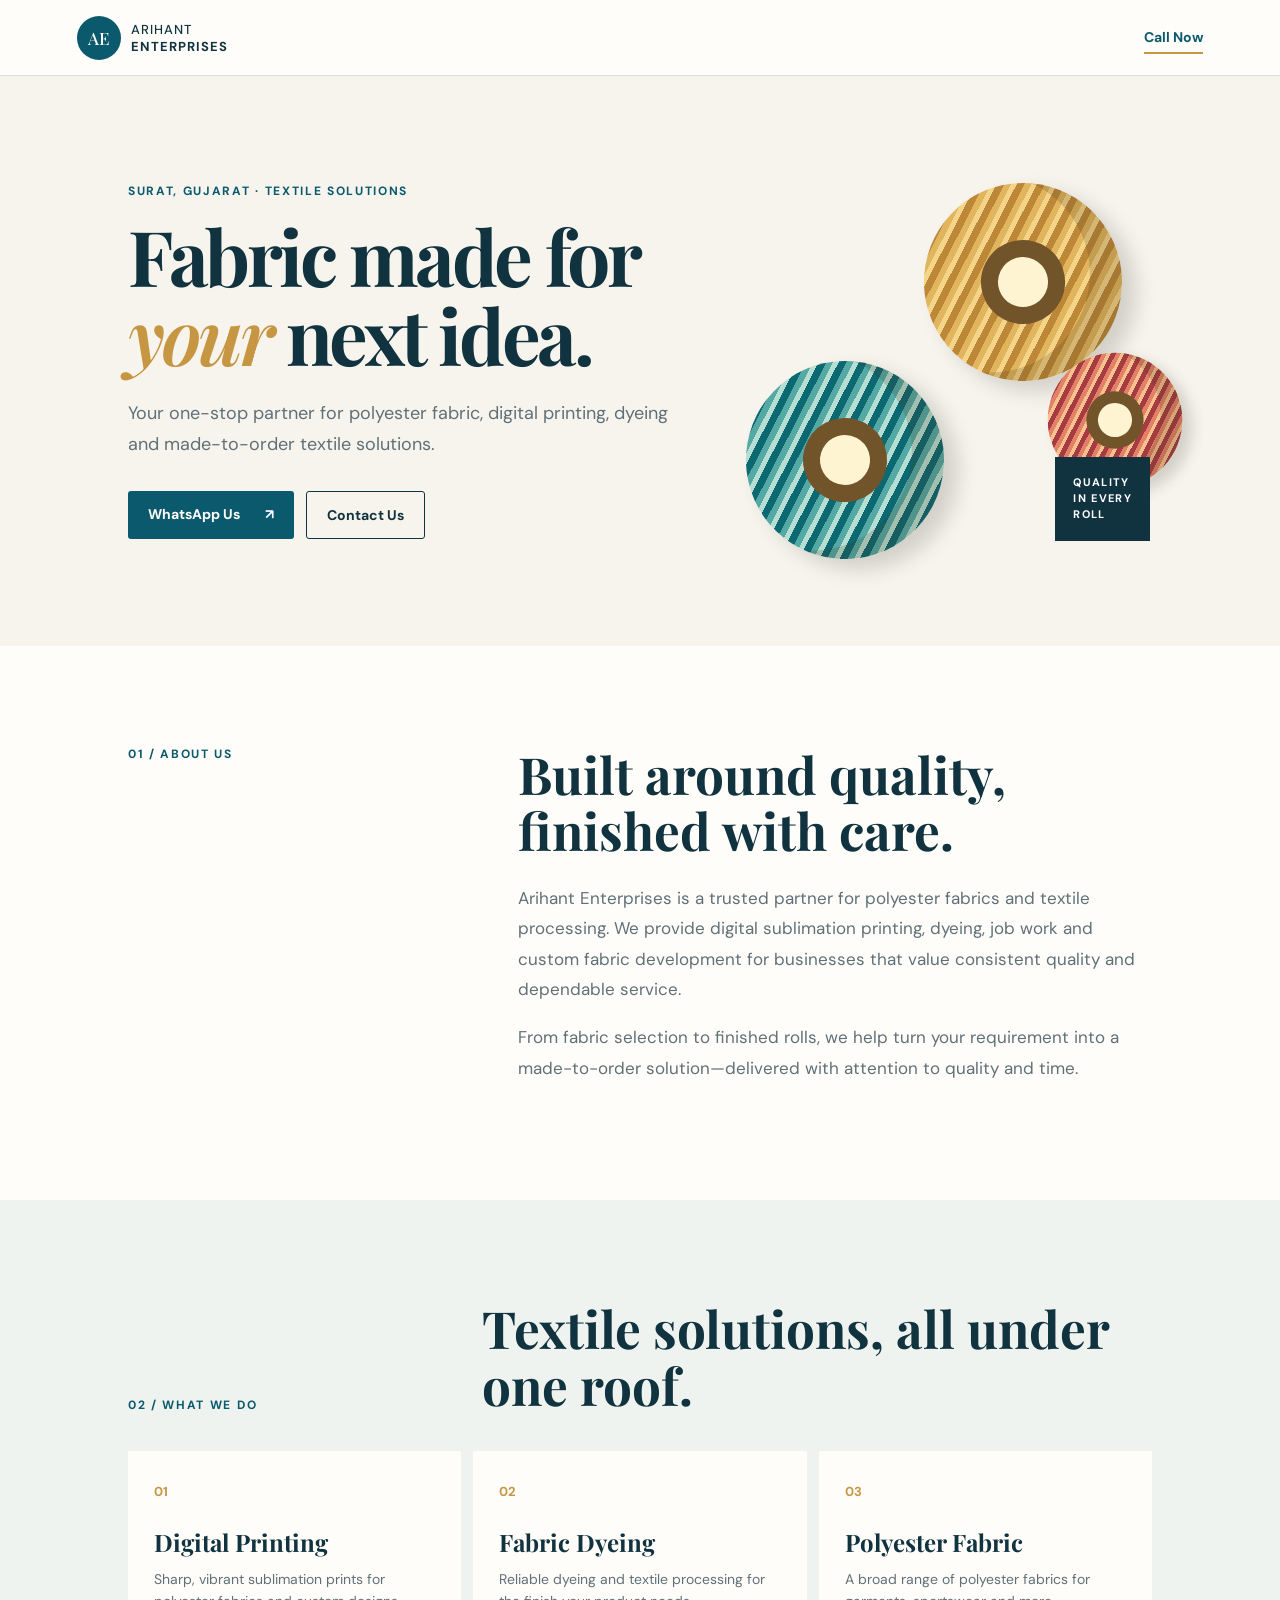
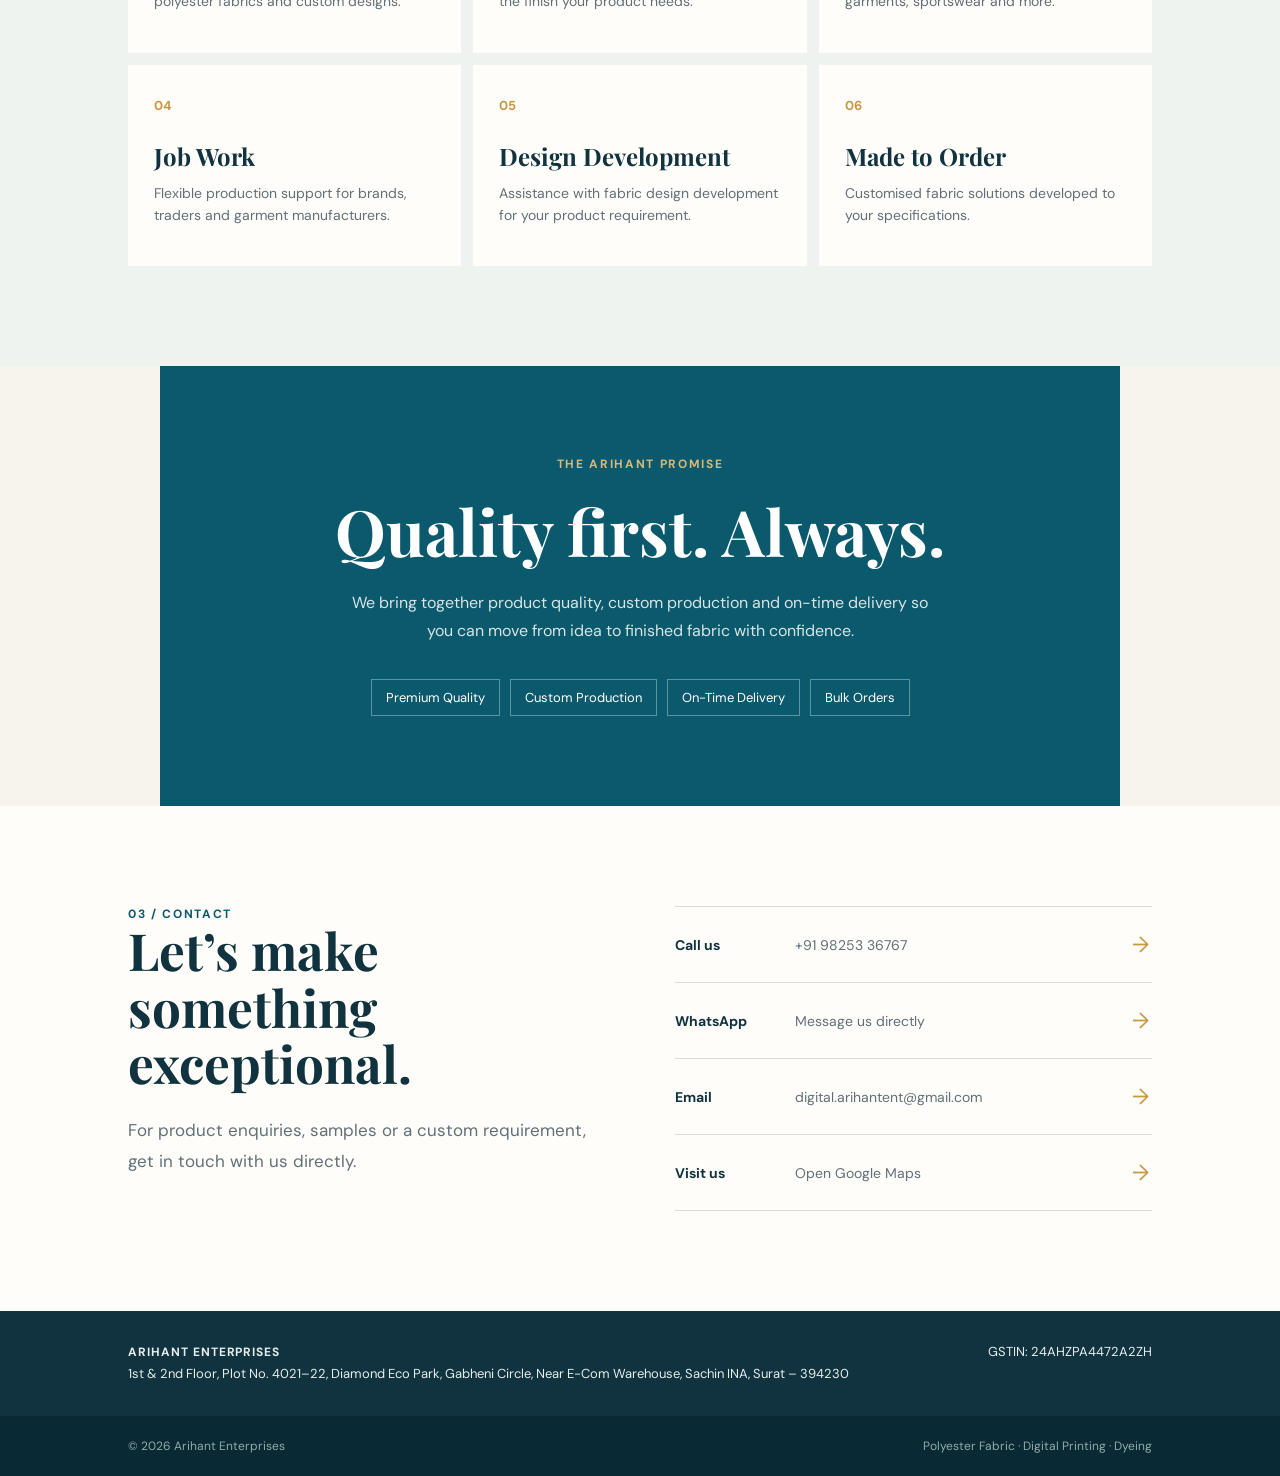
==== arihant-enterprises-github-pages/index.html @ b2b41ecf "Add files via upload" ====
<!doctype html>
<html lang="en">
  <head>
    <meta charset="UTF-8" />
    <meta name="viewport" content="width=device-width, initial-scale=1.0" />
    <meta
      name="description"
      content="Arihant Enterprises — polyester fabric, digital printing, dyeing and made-to-order textile solutions in Surat."
    />
    <meta name="theme-color" content="#0b4961" />
    <title>Arihant Enterprises | Polyester Fabric Solutions</title>
    <link rel="preconnect" href="https://fonts.googleapis.com" />
    <link rel="preconnect" href="https://fonts.gstatic.com" crossorigin />
    <link
      href="https://fonts.googleapis.com/css2?family=DM+Sans:wght@400;500;600;700&family=Playfair+Display:wght@600;700&display=swap"
      rel="stylesheet"
    />
    <link rel="stylesheet" href="style.css" />
  </head>
  <body>
    <header class="site-header">
      <a class="brand" href="#top" aria-label="Arihant Enterprises home">
        <!-- Replace this text mark with assets/logo.png when the original logo file is available. -->
        <span class="brand-mark">AE</span>
        <span class="brand-name">ARIHANT <strong>ENTERPRISES</strong></span>
      </a>
      <a class="header-call" href="tel:+919825336767">Call Now</a>
    </header>

    <main id="top">
      <section class="hero">
        <div class="hero-copy">
          <p class="eyebrow">Surat, Gujarat · Textile solutions</p>
          <h1>Fabric made for <em>your</em> next idea.</h1>
          <p class="lead">
            Your one-stop partner for polyester fabric, digital printing, dyeing and made-to-order textile solutions.
          </p>
          <div class="hero-actions">
            <a class="button button-primary" href="https://wa.me/919825336767?text=Hello%20Arihant%20Enterprises%2C%20I%20would%20like%20to%20enquire." target="_blank" rel="noopener">WhatsApp Us <span>↗</span></a>
            <a class="button button-secondary" href="#contact">Contact Us</a>
          </div>
        </div>
        <div class="hero-art" aria-hidden="true">
          <div class="roll roll-one"></div>
          <div class="roll roll-two"></div>
          <div class="roll roll-three"></div>
          <div class="fabric-note">QUALITY<br />IN EVERY<br />ROLL</div>
        </div>
      </section>

      <section class="intro section" id="about">
        <div class="section-label">01 / About us</div>
        <div>
          <h2>Built around quality, finished with care.</h2>
          <p>
            Arihant Enterprises is a trusted partner for polyester fabrics and textile processing. We provide digital sublimation printing, dyeing, job work and custom fabric development for businesses that value consistent quality and dependable service.
          </p>
          <p>
            From fabric selection to finished rolls, we help turn your requirement into a made-to-order solution—delivered with attention to quality and time.
          </p>
        </div>
      </section>

      <section class="services section" id="services">
        <div class="section-heading">
          <div class="section-label">02 / What we do</div>
          <h2>Textile solutions, all under one roof.</h2>
        </div>
        <div class="service-grid">
          <article class="service-card"><span>01</span><h3>Digital Printing</h3><p>Sharp, vibrant sublimation prints for polyester fabrics and custom designs.</p></article>
          <article class="service-card"><span>02</span><h3>Fabric Dyeing</h3><p>Reliable dyeing and textile processing for the finish your product needs.</p></article>
          <article class="service-card"><span>03</span><h3>Polyester Fabric</h3><p>A broad range of polyester fabrics for garments, sportswear and more.</p></article>
          <article class="service-card"><span>04</span><h3>Job Work</h3><p>Flexible production support for brands, traders and garment manufacturers.</p></article>
          <article class="service-card"><span>05</span><h3>Design Development</h3><p>Assistance with fabric design development for your product requirement.</p></article>
          <article class="service-card"><span>06</span><h3>Made to Order</h3><p>Customised fabric solutions developed to your specifications.</p></article>
        </div>
      </section>

      <section class="promise section" id="why-us">
        <div class="promise-card">
          <p class="eyebrow">The Arihant promise</p>
          <h2>Quality first. Always.</h2>
          <p>We bring together product quality, custom production and on-time delivery so you can move from idea to finished fabric with confidence.</p>
          <div class="promise-points">
            <span>Premium Quality</span><span>Custom Production</span><span>On-Time Delivery</span><span>Bulk Orders</span>
          </div>
        </div>
      </section>

      <section class="contact section" id="contact">
        <div>
          <div class="section-label">03 / Contact</div>
          <h2>Let’s make something exceptional.</h2>
          <p>For product enquiries, samples or a custom requirement, get in touch with us directly.</p>
        </div>
        <div class="contact-actions">
          <a class="contact-action" href="tel:+919825336767"><b>Call us</b><span>+91 98253 36767</span><i>→</i></a>
          <a class="contact-action" href="https://wa.me/919825336767?text=Hello%20Arihant%20Enterprises%2C%20I%20would%20like%20to%20enquire." target="_blank" rel="noopener"><b>WhatsApp</b><span>Message us directly</span><i>→</i></a>
          <a class="contact-action" href="mailto:digital.arihantent@gmail.com"><b>Email</b><span>digital.arihantent@gmail.com</span><i>→</i></a>
          <a class="contact-action" href="https://maps.app.goo.gl/d9Dm5mm7cjmCMKSr6" target="_blank" rel="noopener"><b>Visit us</b><span>Open Google Maps</span><i>→</i></a>
        </div>
      </section>

      <section class="address-strip">
        <div><strong>ARIHANT ENTERPRISES</strong><br />1st &amp; 2nd Floor, Plot No. 4021–22, Diamond Eco Park, Gabheni Circle, Near E-Com Warehouse, Sachin INA, Surat – 394230</div>
        <div>GSTIN: 24AHZPA4472A2ZH</div>
      </section>
    </main>

    <footer>
      <span>© <span id="year"></span> Arihant Enterprises</span>
      <span>Polyester Fabric · Digital Printing · Dyeing</span>
    </footer>
    <script>document.getElementById('year').textContent = new Date().getFullYear();</script>
  </body>
</html>
---- arihant-enterprises-github-pages/style.css ----
:root { --ink:#10333f; --teal:#0b596d; --gold:#c79642; --cream:#f7f4ed; --paper:#fffdf9; --line:#d9ded9; --muted:#607078; }
* { box-sizing:border-box; }
html { scroll-behavior:smooth; }
body { margin:0; color:var(--ink); background:var(--paper); font-family:"DM Sans",Arial,sans-serif; }
a { color:inherit; text-decoration:none; }
.site-header { min-height:76px; padding:14px clamp(20px,6vw,96px); display:flex; justify-content:space-between; align-items:center; border-bottom:1px solid var(--line); background:rgba(255,253,249,.96); position:sticky; top:0; z-index:10; }
.brand { display:flex; align-items:center; gap:10px; font-size:13px; letter-spacing:.08em; font-weight:500; }
.brand-mark { width:44px; height:44px; display:grid; place-items:center; color:#fff; border-radius:50%; background:var(--teal); font-family:"Playfair Display",serif; font-size:17px; letter-spacing:0; }
.brand-name strong { display:block; font-weight:700; }
.header-call { font-size:14px; font-weight:700; color:var(--teal); border-bottom:2px solid var(--gold); padding:6px 0; }
.hero { min-height:570px; padding:88px clamp(20px,10vw,160px); display:grid; grid-template-columns:1.15fr .85fr; gap:48px; align-items:center; overflow:hidden; background:var(--cream); }
.eyebrow,.section-label { text-transform:uppercase; color:var(--teal); font-size:12px; letter-spacing:.14em; font-weight:700; }
h1,h2,h3,p { margin-top:0; } h1,h2 { font-family:"Playfair Display",Georgia,serif; }
h1 { max-width:650px; font-size:clamp(44px,6vw,78px); line-height:1.03; letter-spacing:-.045em; margin:17px 0 24px; } h1 em { color:var(--gold); font-weight:600; }
.lead { max-width:570px; color:var(--muted); line-height:1.7; font-size:18px; }
.hero-actions { margin-top:32px; display:flex; gap:12px; flex-wrap:wrap; }.button { padding:14px 20px; border-radius:3px; font-weight:700; font-size:14px; }.button-primary { background:var(--teal); color:#fff; }.button-primary span { margin-left:22px; }.button-secondary { border:1px solid var(--ink); }
.hero-art { height:360px; position:relative; min-width:290px; }.roll { position:absolute; width:198px; height:198px; border-radius:50%; transform:rotate(-18deg); background:repeating-linear-gradient(135deg,#bd8738 0 7px,#e0b55e 7px 13px,#f4d489 13px 18px); box-shadow:inset -28px -18px 0 rgba(69,53,23,.18),10px 14px 20px rgba(37,42,35,.18); }.roll::after { content:""; position:absolute; inset:57px; border-radius:50%; background:#fff4d1; border:17px solid #72542a; }.roll-one { top:2px; right:30px; }.roll-two { bottom:-18px; left:9px; background:repeating-linear-gradient(135deg,#0c6871 0 7px,#54a9a5 7px 13px,#b7ded2 13px 18px); }.roll-three { right:-62px; bottom:22px; scale:.68; background:repeating-linear-gradient(135deg,#a53c42 0 7px,#e47f68 7px 13px,#f5c18e 13px 18px); }.fabric-note { position:absolute; z-index:2; right:2px; bottom:0; padding:18px; background:var(--ink); color:#fff; letter-spacing:.12em; font-size:11px; font-weight:700; line-height:1.45; }
.section { padding:100px clamp(20px,10vw,160px); }.intro { display:grid; grid-template-columns:.7fr 1.3fr; gap:48px; }.intro h2,.section-heading h2,.contact h2 { font-size:clamp(35px,4vw,54px); line-height:1.1; margin-bottom:24px; }.intro p,.contact p { color:var(--muted); line-height:1.8; font-size:17px; max-width:700px; }
.services { background:#eef3ef; }.section-heading { display:flex; justify-content:space-between; align-items:end; gap:35px; margin-bottom:38px; }.section-heading h2 { max-width:670px; margin:0; }.service-grid { display:grid; grid-template-columns:repeat(3,1fr); gap:12px; }.service-card { padding:26px; min-height:190px; background:var(--paper); border-top:3px solid transparent; transition:.2s; }.service-card:hover { border-color:var(--gold); transform:translateY(-3px); }.service-card span { color:var(--gold); font-size:13px; font-weight:700; }.service-card h3 { font-family:"Playfair Display",serif; font-size:24px; margin:25px 0 10px; }.service-card p { color:var(--muted); font-size:14px; line-height:1.6; }
.promise { padding-top:0; padding-bottom:0; background:var(--cream); }.promise-card { max-width:960px; padding:90px clamp(25px,8vw,100px); margin:auto; text-align:center; background:var(--teal); color:#fff; }.promise-card .eyebrow { color:#d9b879; }.promise-card h2 { font-size:clamp(40px,5vw,65px); margin:16px 0; }.promise-card > p:not(.eyebrow) { max-width:600px; margin:0 auto; color:#d8e5e3; line-height:1.75; }.promise-points { display:flex; flex-wrap:wrap; justify-content:center; gap:10px; margin-top:34px; }.promise-points span { border:1px solid rgba(255,255,255,.35); padding:9px 14px; font-size:13px; }
.contact { display:grid; grid-template-columns:1fr 1fr; gap:70px; background:#fffdf9; }.contact-actions { border-top:1px solid var(--line); }.contact-action { min-height:76px; display:grid; grid-template-columns:110px 1fr 20px; align-items:center; gap:10px; border-bottom:1px solid var(--line); }.contact-action b { font-size:14px; }.contact-action span { color:var(--muted); font-size:14px; overflow-wrap:anywhere; }.contact-action i { color:var(--gold); font-size:22px; font-style:normal; }.address-strip { padding:30px clamp(20px,10vw,160px); display:flex; justify-content:space-between; gap:25px; color:#e5eeeb; font-size:13px; line-height:1.7; background:var(--ink); }.address-strip strong { letter-spacing:.08em; font-size:12px; } footer { padding:22px clamp(20px,10vw,160px); display:flex; justify-content:space-between; gap:15px; flex-wrap:wrap; background:#092a34; color:#91aca9; font-size:12px; }
@media (max-width:760px) { .site-header{min-height:68px}.hero{padding-top:60px;padding-bottom:60px;grid-template-columns:1fr;gap:20px;min-height:0}.hero-art{height:245px;transform:scale(.8);transform-origin:left top;margin-bottom:-40px}.intro,.contact{grid-template-columns:1fr;gap:30px}.section{padding-top:70px;padding-bottom:70px}.section-heading{display:block}.section-heading h2{margin-top:14px}.service-grid{grid-template-columns:1fr 1fr}.service-card{padding:20px;min-height:170px}.service-card h3{font-size:21px;margin-top:18px}.promise-card{margin:0 -20px}.address-strip{display:block}.address-strip>div+div{margin-top:12px}.contact-action{grid-template-columns:95px 1fr 15px} }
@media (max-width:430px) { .brand-name{font-size:11px}.header-call{font-size:12px}.hero{padding-left:20px;padding-right:20px}.service-grid{grid-template-columns:1fr}.hero-art{margin-top:5px}.promise-card{padding:70px 24px} }
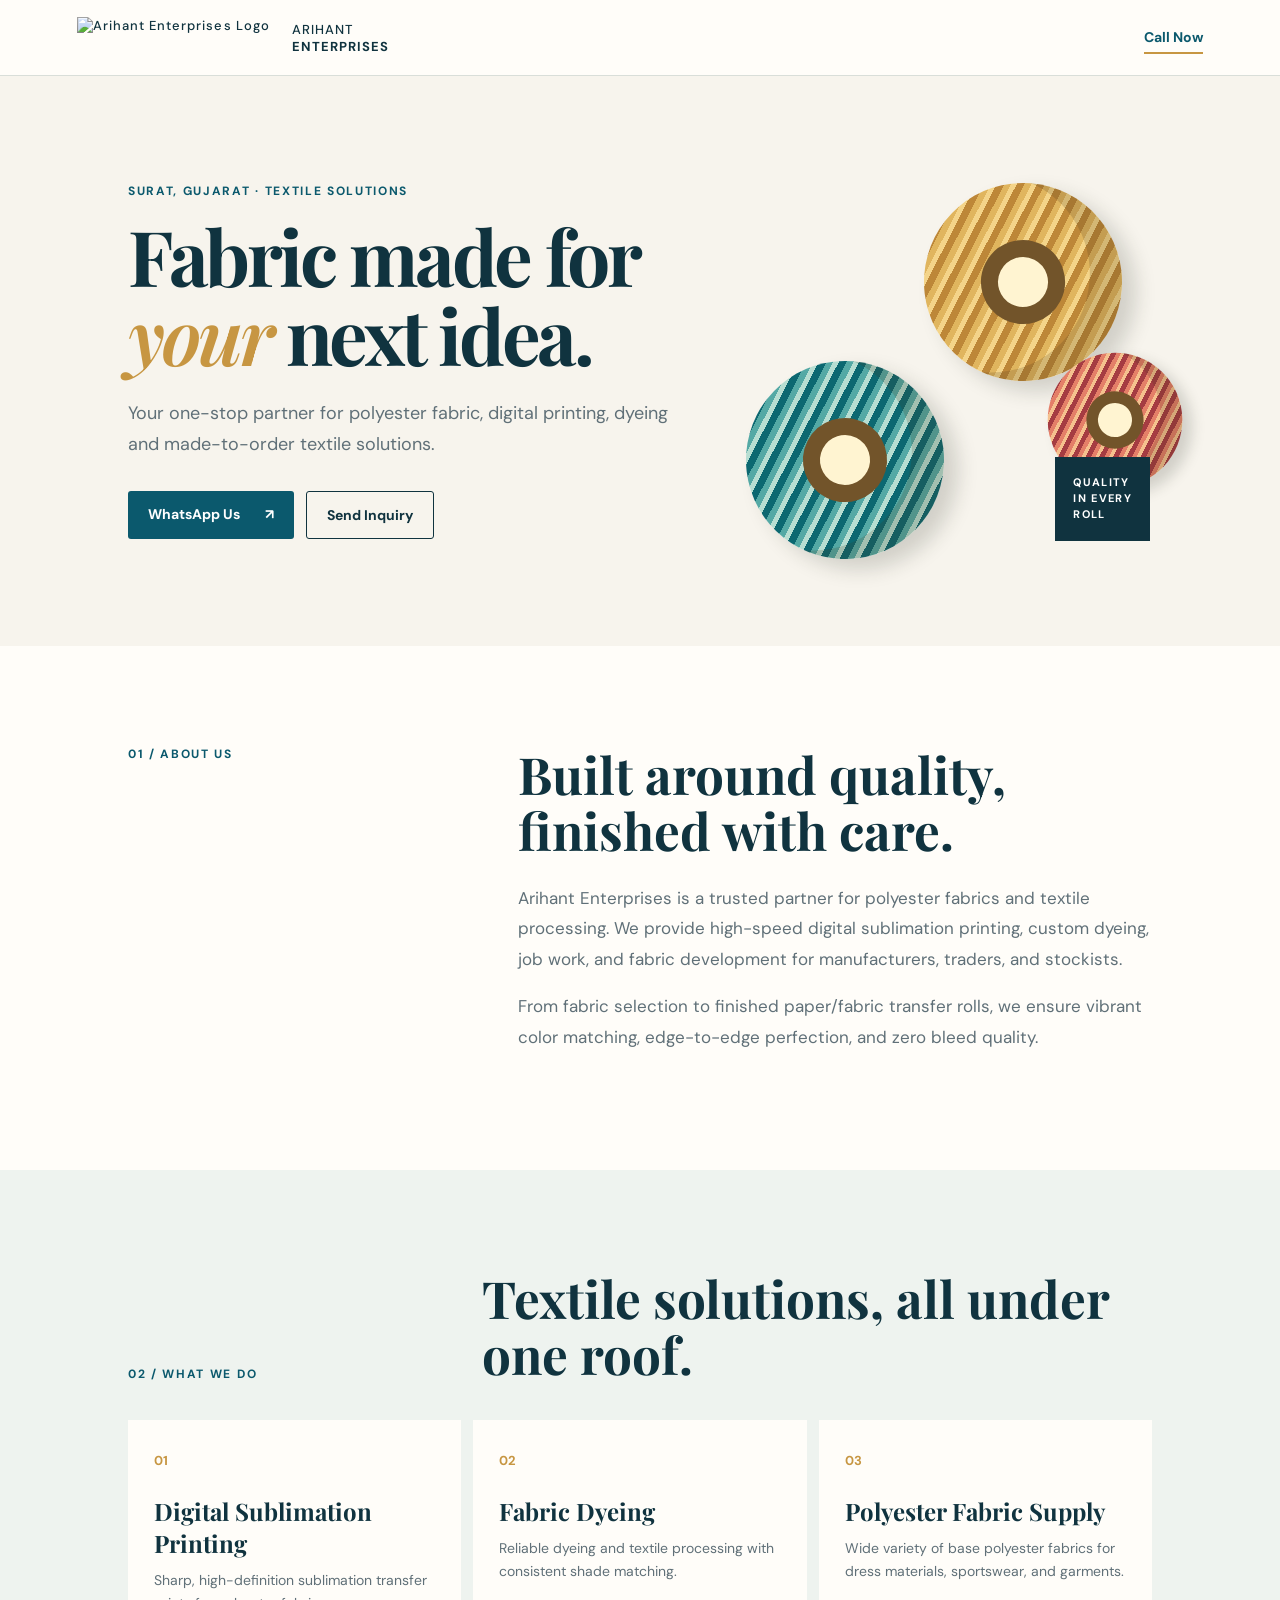
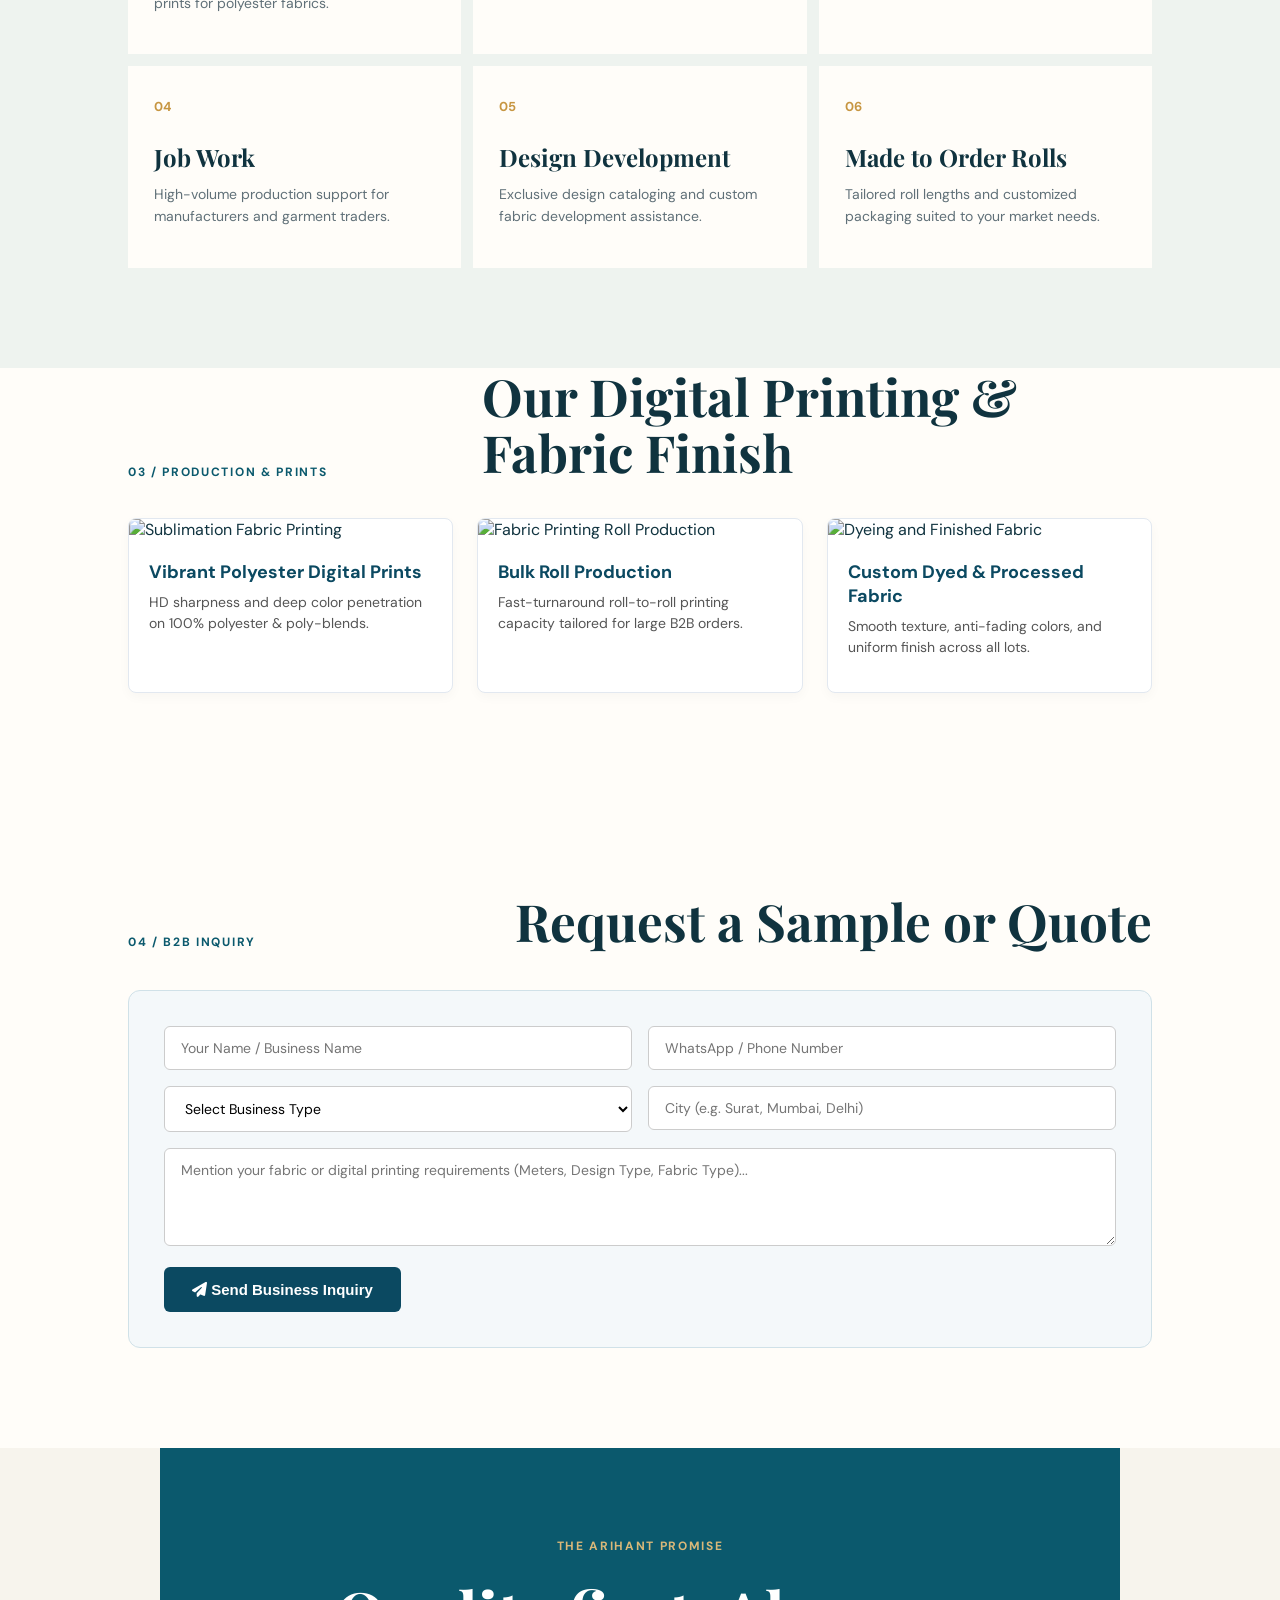
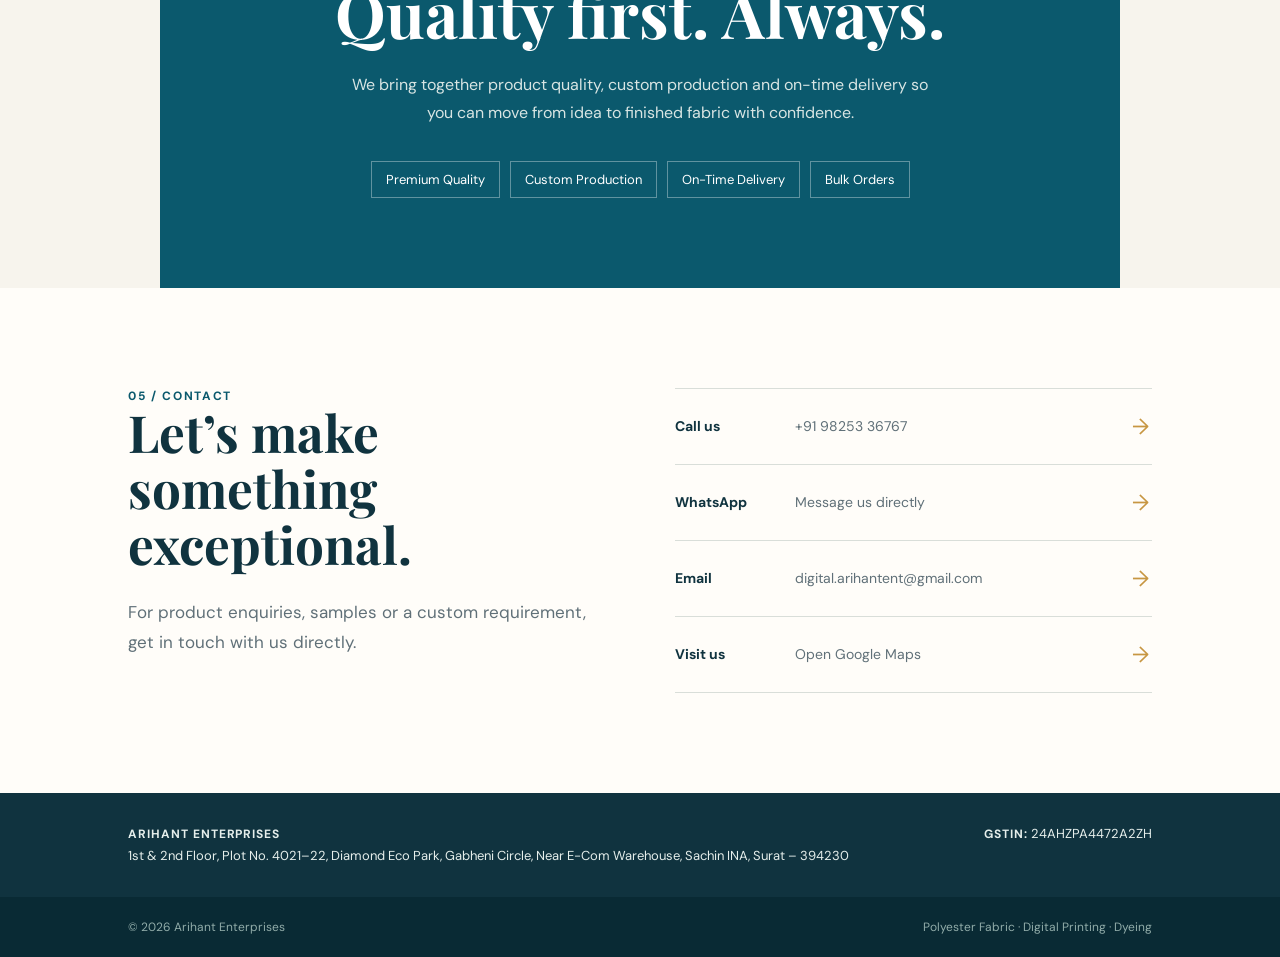
==== commit 104b89ce: "Update index.html" ====
--- a/arihant-enterprises-github-pages/index.html
+++ b/arihant-enterprises-github-pages/index.html
@@ -8,26 +8,120 @@
       content="Arihant Enterprises — polyester fabric, digital printing, dyeing and made-to-order textile solutions in Surat."
     />
     <meta name="theme-color" content="#0b4961" />
-    <title>Arihant Enterprises | Polyester Fabric Solutions</title>
+    <title>Arihant Enterprises | Polyester Fabric & Digital Printing</title>
     <link rel="preconnect" href="https://fonts.googleapis.com" />
     <link rel="preconnect" href="https://fonts.gstatic.com" crossorigin />
     <link
       href="https://fonts.googleapis.com/css2?family=DM+Sans:wght@400;500;600;700&family=Playfair+Display:wght@600;700&display=swap"
       rel="stylesheet"
     />
+    <link rel="stylesheet" href="https://cdnjs.cloudflare.com/ajax/libs/font-awesome/6.4.0/css/all.min.css" />
     <link rel="stylesheet" href="style.css" />
+
+    <style>
+      /* Integrated Custom Gallery & Form Styling */
+      .gallery-grid {
+        display: grid;
+        grid-template-columns: repeat(auto-fit, minmax(280px, 1fr));
+        gap: 24px;
+        margin-top: 30px;
+      }
+      .gallery-card {
+        background: #ffffff;
+        border: 1px solid #e2e8f0;
+        border-radius: 8px;
+        overflow: hidden;
+        box-shadow: 0 4px 12px rgba(0,0,0,0.03);
+        transition: transform 0.2s ease, box-shadow 0.2s ease;
+      }
+      .gallery-card:hover {
+        transform: translateY(-4px);
+        box-shadow: 0 8px 20px rgba(0,0,0,0.08);
+      }
+      .gallery-card img {
+        width: 100%;
+        height: 220px;
+        object-fit: cover;
+      }
+      .gallery-card-body {
+        padding: 20px;
+      }
+      .gallery-card-body h3 {
+        font-size: 18px;
+        margin-bottom: 8px;
+        color: #0b4961;
+      }
+      .gallery-card-body p {
+        font-size: 14px;
+        color: #555;
+        line-height: 1.5;
+      }
+
+      /* Inquiry Form Section */
+      .inquiry-wrapper {
+        background: #f4f8fa;
+        border: 1px solid #d0e1e8;
+        border-radius: 12px;
+        padding: 35px;
+        margin-top: 40px;
+      }
+      .inquiry-form {
+        display: grid;
+        grid-template-columns: 1fr 1fr;
+        gap: 16px;
+      }
+      .inquiry-form .full-width {
+        grid-column: span 2;
+      }
+      .inquiry-form input, 
+      .inquiry-form select, 
+      .inquiry-form textarea {
+        width: 100%;
+        padding: 12px 16px;
+        border: 1px solid #ccc;
+        border-radius: 6px;
+        font-family: 'DM Sans', sans-serif;
+        font-size: 14px;
+        outline: none;
+        background: #fff;
+      }
+      .inquiry-form input:focus, 
+      .inquiry-form select:focus, 
+      .inquiry-form textarea:focus {
+        border-color: #0b4961;
+      }
+      .submit-btn {
+        background: #0b4961;
+        color: #fff;
+        padding: 14px 28px;
+        border: none;
+        border-radius: 6px;
+        font-weight: 600;
+        cursor: pointer;
+        font-size: 15px;
+        transition: background 0.2s;
+      }
+      .submit-btn:hover {
+        background: #073142;
+      }
+
+      @media (max-width: 768px) {
+        .inquiry-form { grid-template-columns: 1fr; }
+        .inquiry-form .full-width { grid-column: span 1; }
+      }
+    </style>
   </head>
   <body>
     <header class="site-header">
       <a class="brand" href="#top" aria-label="Arihant Enterprises home">
-        <!-- Replace this text mark with assets/logo.png when the original logo file is available. -->
-        <span class="brand-mark">AE</span>
+        <img src="arihant-enterprises-logo-transparent.jpg" alt="Arihant Enterprises Logo" class="brand-logo-img" style="height: 42px; margin-right: 12px; vertical-align: middle;">
         <span class="brand-name">ARIHANT <strong>ENTERPRISES</strong></span>
       </a>
       <a class="header-call" href="tel:+919825336767">Call Now</a>
     </header>
 
     <main id="top">
+      <!-- Hero Section -->
       <section class="hero">
         <div class="hero-copy">
           <p class="eyebrow">Surat, Gujarat · Textile solutions</p>
@@ -37,7 +131,7 @@
           </p>
           <div class="hero-actions">
             <a class="button button-primary" href="https://wa.me/919825336767?text=Hello%20Arihant%20Enterprises%2C%20I%20would%20like%20to%20enquire." target="_blank" rel="noopener">WhatsApp Us <span>↗</span></a>
-            <a class="button button-secondary" href="#contact">Contact Us</a>
+            <a class="button button-secondary" href="#inquiry">Send Inquiry</a>
           </div>
         </div>
         <div class="hero-art" aria-hidden="true">
@@ -48,34 +142,104 @@
         </div>
       </section>
 
+      <!-- About Us -->
       <section class="intro section" id="about">
         <div class="section-label">01 / About us</div>
         <div>
           <h2>Built around quality, finished with care.</h2>
           <p>
-            Arihant Enterprises is a trusted partner for polyester fabrics and textile processing. We provide digital sublimation printing, dyeing, job work and custom fabric development for businesses that value consistent quality and dependable service.
+            Arihant Enterprises is a trusted partner for polyester fabrics and textile processing. We provide high-speed digital sublimation printing, custom dyeing, job work, and fabric development for manufacturers, traders, and stockists.
           </p>
           <p>
-            From fabric selection to finished rolls, we help turn your requirement into a made-to-order solution—delivered with attention to quality and time.
+            From fabric selection to finished paper/fabric transfer rolls, we ensure vibrant color matching, edge-to-edge perfection, and zero bleed quality.
           </p>
         </div>
       </section>
 
+      <!-- What We Do -->
       <section class="services section" id="services">
         <div class="section-heading">
           <div class="section-label">02 / What we do</div>
           <h2>Textile solutions, all under one roof.</h2>
         </div>
         <div class="service-grid">
-          <article class="service-card"><span>01</span><h3>Digital Printing</h3><p>Sharp, vibrant sublimation prints for polyester fabrics and custom designs.</p></article>
-          <article class="service-card"><span>02</span><h3>Fabric Dyeing</h3><p>Reliable dyeing and textile processing for the finish your product needs.</p></article>
-          <article class="service-card"><span>03</span><h3>Polyester Fabric</h3><p>A broad range of polyester fabrics for garments, sportswear and more.</p></article>
-          <article class="service-card"><span>04</span><h3>Job Work</h3><p>Flexible production support for brands, traders and garment manufacturers.</p></article>
-          <article class="service-card"><span>05</span><h3>Design Development</h3><p>Assistance with fabric design development for your product requirement.</p></article>
-          <article class="service-card"><span>06</span><h3>Made to Order</h3><p>Customised fabric solutions developed to your specifications.</p></article>
-        </div>
-      </section>
-
+          <article class="service-card"><span>01</span><h3>Digital Sublimation Printing</h3><p>Sharp, high-definition sublimation transfer prints for polyester fabrics.</p></article>
+          <article class="service-card"><span>02</span><h3>Fabric Dyeing</h3><p>Reliable dyeing and textile processing with consistent shade matching.</p></article>
+          <article class="service-card"><span>03</span><h3>Polyester Fabric Supply</h3><p>Wide variety of base polyester fabrics for dress materials, sportswear, and garments.</p></article>
+          <article class="service-card"><span>04</span><h3>Job Work</h3><p>High-volume production support for manufacturers and garment traders.</p></article>
+          <article class="service-card"><span>05</span><h3>Design Development</h3><p>Exclusive design cataloging and custom fabric development assistance.</p></article>
+          <article class="service-card"><span>06</span><h3>Made to Order Rolls</h3><p>Tailored roll lengths and customized packaging suited to your market needs.</p></article>
+        </div>
+      </section>
+
+      <!-- High-Quality Fabric & Printing Gallery (No T-shirts/Stores) -->
+      <section class="section" id="gallery" style="padding-top: 0;">
+        <div class="section-heading">
+          <div class="section-label">03 / Production &amp; Prints</div>
+          <h2>Our Digital Printing &amp; Fabric Finish</h2>
+        </div>
+        <div class="gallery-grid">
+          <div class="gallery-card">
+            <img src="https://images.unsplash.com/photo-1620799140408-edc6dcb6d633?auto=format&fit=crop&w=700&q=80" alt="Sublimation Fabric Printing">
+            <div class="gallery-card-body">
+              <h3>Vibrant Polyester Digital Prints</h3>
+              <p>HD sharpness and deep color penetration on 100% polyester & poly-blends.</p>
+            </div>
+          </div>
+          <div class="gallery-card">
+            <img src="https://images.unsplash.com/photo-1604719312566-8912e9227c6a?auto=format&fit=crop&w=700&q=80" alt="Fabric Printing Roll Production">
+            <div class="gallery-card-body">
+              <h3>Bulk Roll Production</h3>
+              <p>Fast-turnaround roll-to-roll printing capacity tailored for large B2B orders.</p>
+            </div>
+          </div>
+          <div class="gallery-card">
+            <img src="https://images.unsplash.com/photo-1584100936595-c0654b55a2e2?auto=format&fit=crop&w=700&q=80" alt="Dyeing and Finished Fabric">
+            <div class="gallery-card-body">
+              <h3>Custom Dyed & Processed Fabric</h3>
+              <p>Smooth texture, anti-fading colors, and uniform finish across all lots.</p>
+            </div>
+          </div>
+        </div>
+      </section>
+
+      <!-- Business Inquiry Form Section -->
+      <section class="section" id="inquiry">
+        <div class="section-heading">
+          <div class="section-label">04 / B2B Inquiry</div>
+          <h2>Request a Sample or Quote</h2>
+        </div>
+        <div class="inquiry-wrapper">
+          <form class="inquiry-form" action="https://formspree.io/f/xbjnqpyk" method="POST">
+            <div>
+              <input type="text" name="name" placeholder="Your Name / Business Name" required>
+            </div>
+            <div>
+              <input type="tel" name="phone" placeholder="WhatsApp / Phone Number" required>
+            </div>
+            <div>
+              <select name="business_type" required>
+                <option value="" disabled selected>Select Business Type</option>
+                <option value="Trader">Trader / Wholesaler</option>
+                <option value="Stockist">Stockist</option>
+                <option value="Garment Manufacturer">Garment Manufacturer</option>
+                <option value="Other">Other</option>
+              </select>
+            </div>
+            <div>
+              <input type="text" name="city" placeholder="City (e.g. Surat, Mumbai, Delhi)">
+            </div>
+            <div class="full-width">
+              <textarea name="requirement" rows="4" placeholder="Mention your fabric or digital printing requirements (Meters, Design Type, Fabric Type)..." required></textarea>
+            </div>
+            <div class="full-width">
+              <button type="submit" class="submit-btn"><i class="fa-solid fa-paper-plane"></i> Send Business Inquiry</button>
+            </div>
+          </form>
+        </div>
+      </section>
+
+      <!-- Arihant Promise -->
       <section class="promise section" id="why-us">
         <div class="promise-card">
           <p class="eyebrow">The Arihant promise</p>
@@ -87,9 +251,10 @@
         </div>
       </section>
 
+      <!-- Contact Section -->
       <section class="contact section" id="contact">
         <div>
-          <div class="section-label">03 / Contact</div>
+          <div class="section-label">05 / Contact</div>
           <h2>Let’s make something exceptional.</h2>
           <p>For product enquiries, samples or a custom requirement, get in touch with us directly.</p>
         </div>
@@ -101,9 +266,10 @@
         </div>
       </section>
 
+      <!-- Address & GSTIN Strip -->
       <section class="address-strip">
         <div><strong>ARIHANT ENTERPRISES</strong><br />1st &amp; 2nd Floor, Plot No. 4021–22, Diamond Eco Park, Gabheni Circle, Near E-Com Warehouse, Sachin INA, Surat – 394230</div>
-        <div>GSTIN: 24AHZPA4472A2ZH</div>
+        <div><strong>GSTIN:</strong> 24AHZPA4472A2ZH</div>
       </section>
     </main>
 
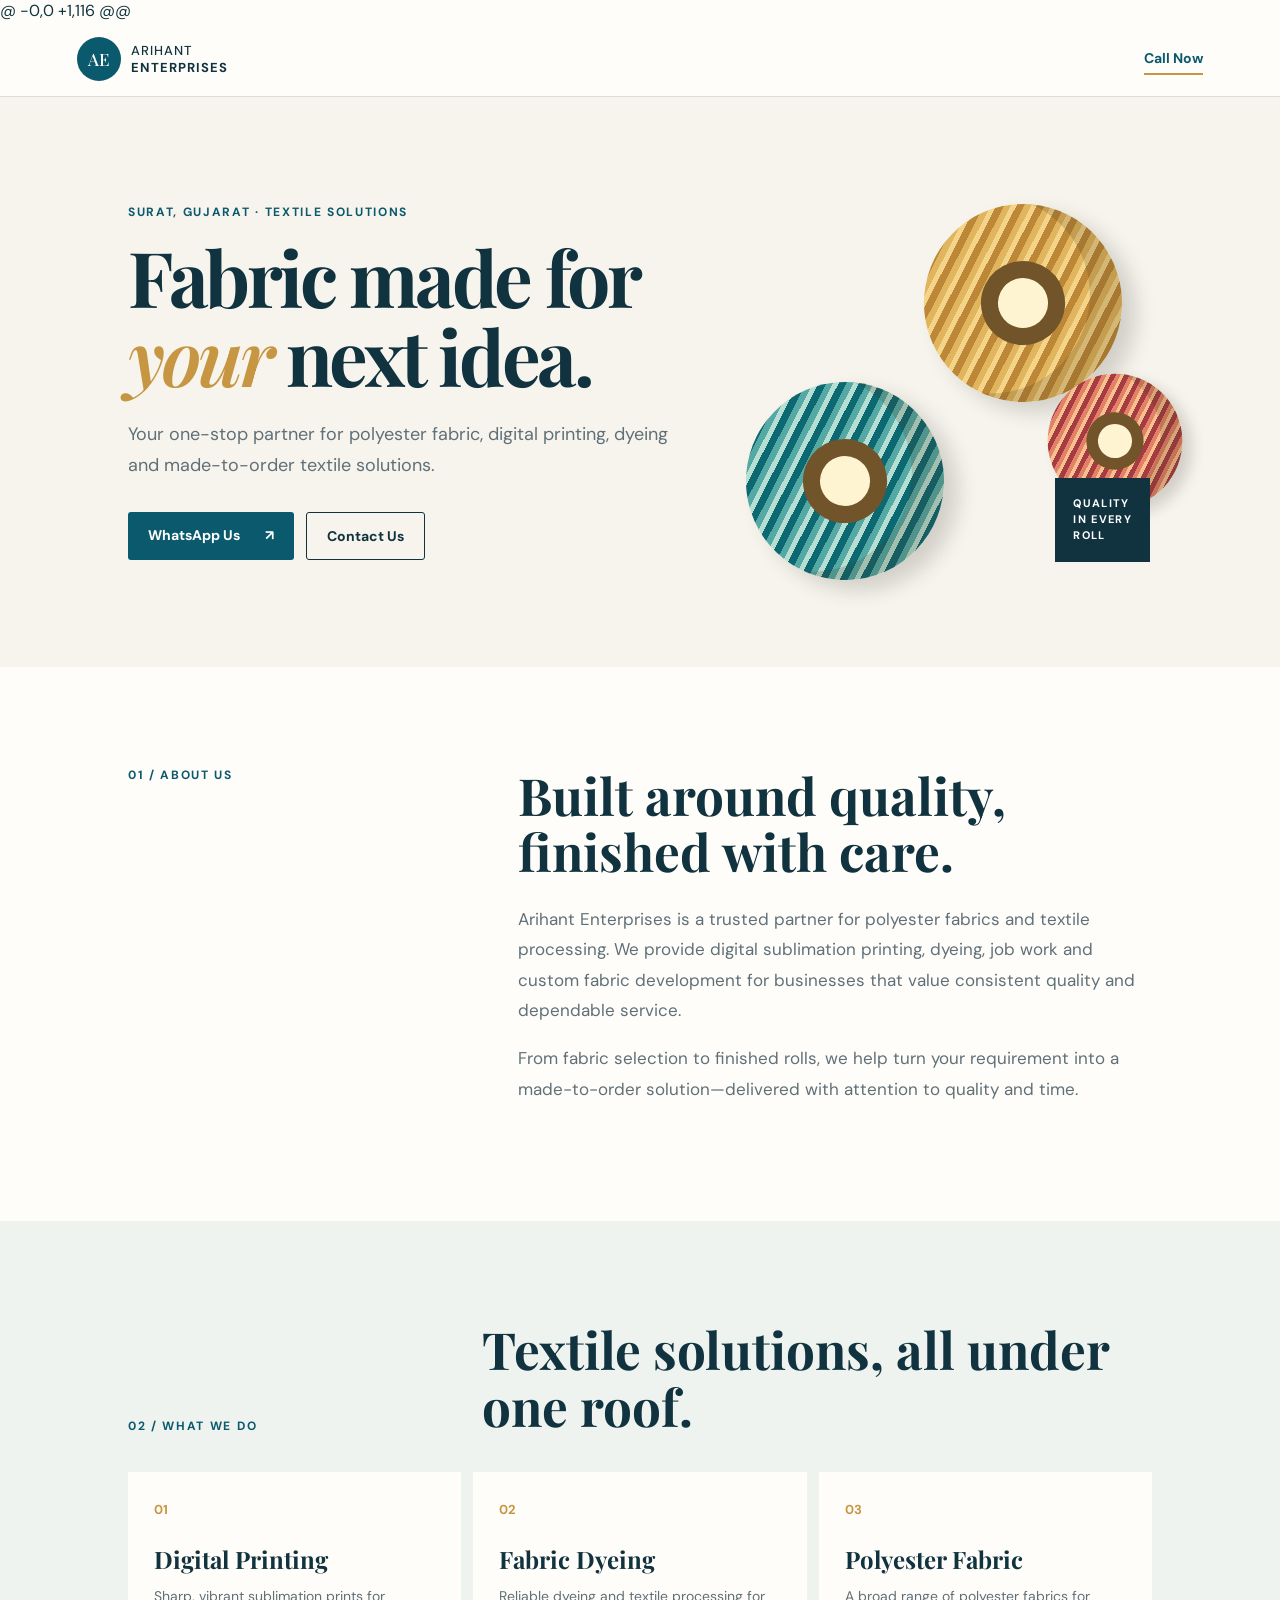
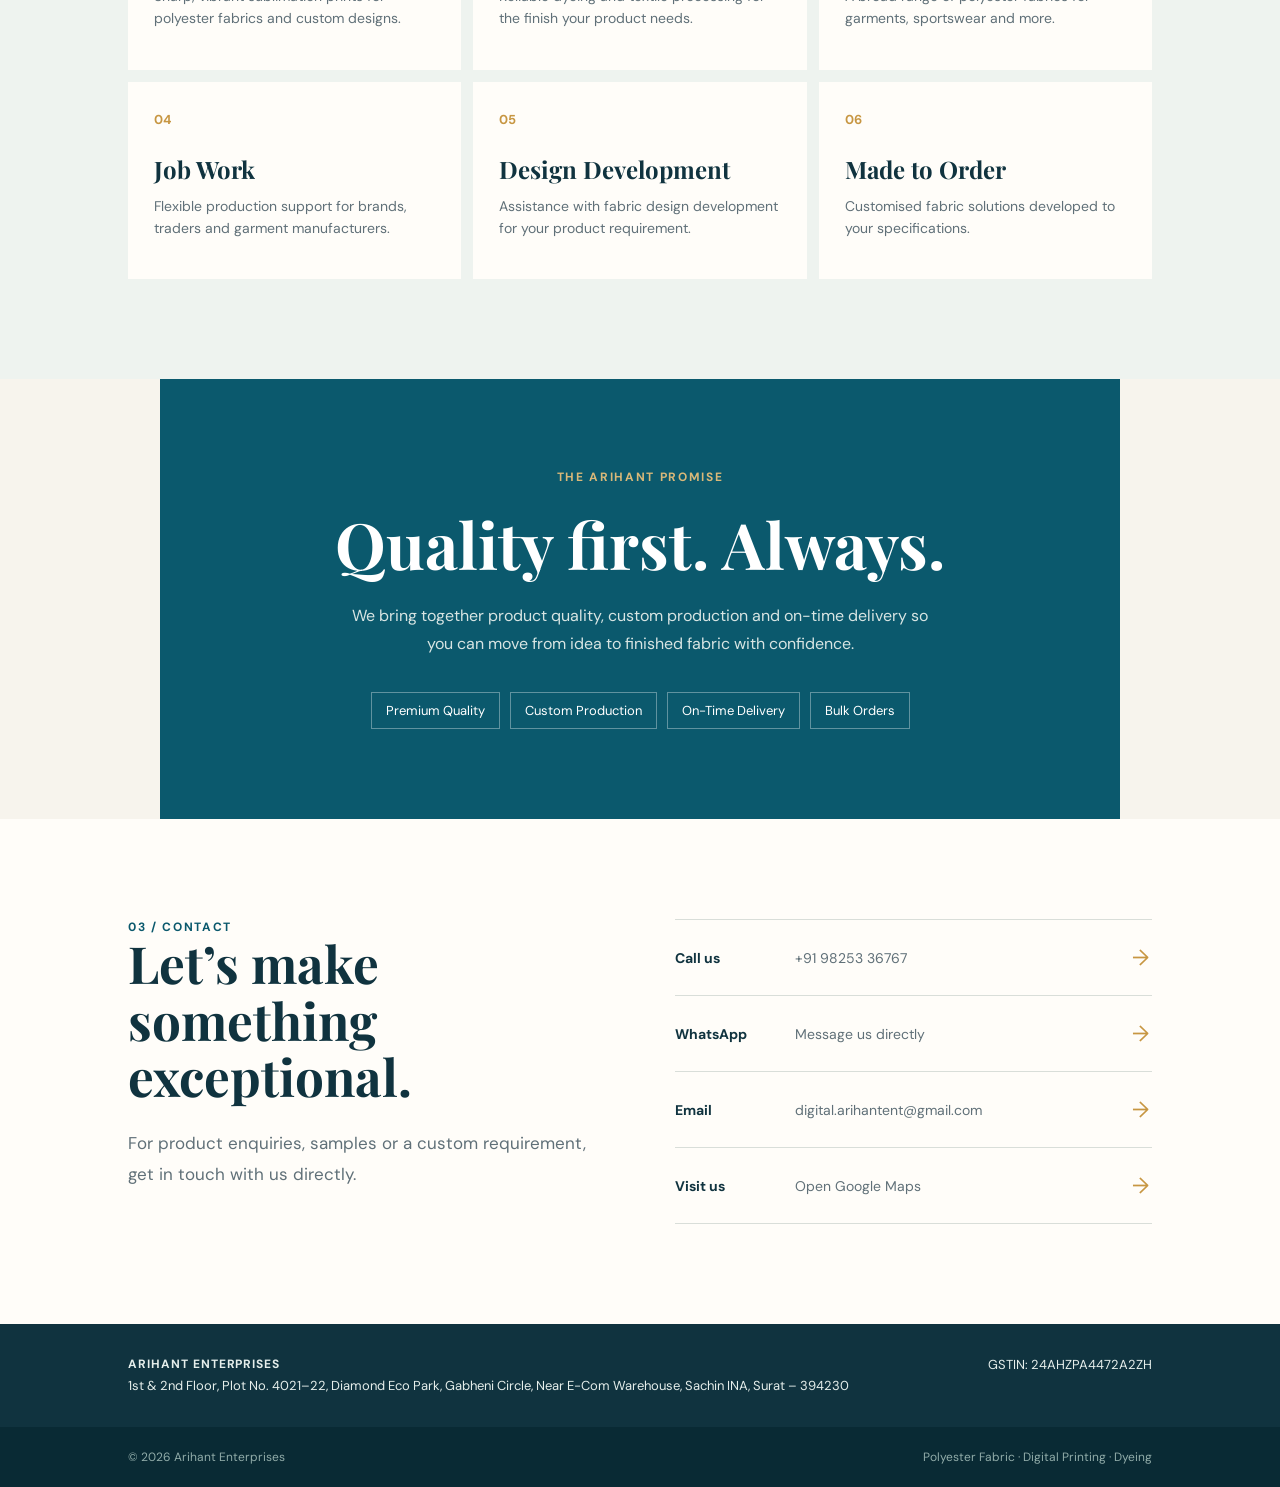
==== commit ad4b5165: "Update index.html" ====
--- a/arihant-enterprises-github-pages/index.html
+++ b/arihant-enterprises-github-pages/index.html
@@ -1,3 +1,4 @@
+@ -0,0 +1,116 @@
 <!doctype html>
 <html lang="en">
   <head>
@@ -8,120 +9,26 @@
       content="Arihant Enterprises — polyester fabric, digital printing, dyeing and made-to-order textile solutions in Surat."
     />
     <meta name="theme-color" content="#0b4961" />
-    <title>Arihant Enterprises | Polyester Fabric & Digital Printing</title>
+    <title>Arihant Enterprises | Polyester Fabric Solutions</title>
     <link rel="preconnect" href="https://fonts.googleapis.com" />
     <link rel="preconnect" href="https://fonts.gstatic.com" crossorigin />
     <link
       href="https://fonts.googleapis.com/css2?family=DM+Sans:wght@400;500;600;700&family=Playfair+Display:wght@600;700&display=swap"
       rel="stylesheet"
     />
-    <link rel="stylesheet" href="https://cdnjs.cloudflare.com/ajax/libs/font-awesome/6.4.0/css/all.min.css" />
     <link rel="stylesheet" href="style.css" />
-
-    <style>
-      /* Integrated Custom Gallery & Form Styling */
-      .gallery-grid {
-        display: grid;
-        grid-template-columns: repeat(auto-fit, minmax(280px, 1fr));
-        gap: 24px;
-        margin-top: 30px;
-      }
-      .gallery-card {
-        background: #ffffff;
-        border: 1px solid #e2e8f0;
-        border-radius: 8px;
-        overflow: hidden;
-        box-shadow: 0 4px 12px rgba(0,0,0,0.03);
-        transition: transform 0.2s ease, box-shadow 0.2s ease;
-      }
-      .gallery-card:hover {
-        transform: translateY(-4px);
-        box-shadow: 0 8px 20px rgba(0,0,0,0.08);
-      }
-      .gallery-card img {
-        width: 100%;
-        height: 220px;
-        object-fit: cover;
-      }
-      .gallery-card-body {
-        padding: 20px;
-      }
-      .gallery-card-body h3 {
-        font-size: 18px;
-        margin-bottom: 8px;
-        color: #0b4961;
-      }
-      .gallery-card-body p {
-        font-size: 14px;
-        color: #555;
-        line-height: 1.5;
-      }
-
-      /* Inquiry Form Section */
-      .inquiry-wrapper {
-        background: #f4f8fa;
-        border: 1px solid #d0e1e8;
-        border-radius: 12px;
-        padding: 35px;
-        margin-top: 40px;
-      }
-      .inquiry-form {
-        display: grid;
-        grid-template-columns: 1fr 1fr;
-        gap: 16px;
-      }
-      .inquiry-form .full-width {
-        grid-column: span 2;
-      }
-      .inquiry-form input, 
-      .inquiry-form select, 
-      .inquiry-form textarea {
-        width: 100%;
-        padding: 12px 16px;
-        border: 1px solid #ccc;
-        border-radius: 6px;
-        font-family: 'DM Sans', sans-serif;
-        font-size: 14px;
-        outline: none;
-        background: #fff;
-      }
-      .inquiry-form input:focus, 
-      .inquiry-form select:focus, 
-      .inquiry-form textarea:focus {
-        border-color: #0b4961;
-      }
-      .submit-btn {
-        background: #0b4961;
-        color: #fff;
-        padding: 14px 28px;
-        border: none;
-        border-radius: 6px;
-        font-weight: 600;
-        cursor: pointer;
-        font-size: 15px;
-        transition: background 0.2s;
-      }
-      .submit-btn:hover {
-        background: #073142;
-      }
-
-      @media (max-width: 768px) {
-        .inquiry-form { grid-template-columns: 1fr; }
-        .inquiry-form .full-width { grid-column: span 1; }
-      }
-    </style>
   </head>
   <body>
     <header class="site-header">
       <a class="brand" href="#top" aria-label="Arihant Enterprises home">
-        <img src="arihant-enterprises-logo-transparent.jpg" alt="Arihant Enterprises Logo" class="brand-logo-img" style="height: 42px; margin-right: 12px; vertical-align: middle;">
+        <!-- Replace this text mark with assets/logo.png when the original logo file is available. -->
+        <span class="brand-mark">AE</span>
         <span class="brand-name">ARIHANT <strong>ENTERPRISES</strong></span>
       </a>
       <a class="header-call" href="tel:+919825336767">Call Now</a>
     </header>
 
     <main id="top">
-      <!-- Hero Section -->
       <section class="hero">
         <div class="hero-copy">
           <p class="eyebrow">Surat, Gujarat · Textile solutions</p>
@@ -131,7 +38,7 @@
           </p>
           <div class="hero-actions">
             <a class="button button-primary" href="https://wa.me/919825336767?text=Hello%20Arihant%20Enterprises%2C%20I%20would%20like%20to%20enquire." target="_blank" rel="noopener">WhatsApp Us <span>↗</span></a>
-            <a class="button button-secondary" href="#inquiry">Send Inquiry</a>
+            <a class="button button-secondary" href="#contact">Contact Us</a>
           </div>
         </div>
         <div class="hero-art" aria-hidden="true">
@@ -142,104 +49,34 @@
         </div>
       </section>
 
-      <!-- About Us -->
       <section class="intro section" id="about">
         <div class="section-label">01 / About us</div>
         <div>
           <h2>Built around quality, finished with care.</h2>
           <p>
-            Arihant Enterprises is a trusted partner for polyester fabrics and textile processing. We provide high-speed digital sublimation printing, custom dyeing, job work, and fabric development for manufacturers, traders, and stockists.
+            Arihant Enterprises is a trusted partner for polyester fabrics and textile processing. We provide digital sublimation printing, dyeing, job work and custom fabric development for businesses that value consistent quality and dependable service.
           </p>
           <p>
-            From fabric selection to finished paper/fabric transfer rolls, we ensure vibrant color matching, edge-to-edge perfection, and zero bleed quality.
+            From fabric selection to finished rolls, we help turn your requirement into a made-to-order solution—delivered with attention to quality and time.
           </p>
         </div>
       </section>
 
-      <!-- What We Do -->
       <section class="services section" id="services">
         <div class="section-heading">
           <div class="section-label">02 / What we do</div>
           <h2>Textile solutions, all under one roof.</h2>
         </div>
         <div class="service-grid">
-          <article class="service-card"><span>01</span><h3>Digital Sublimation Printing</h3><p>Sharp, high-definition sublimation transfer prints for polyester fabrics.</p></article>
-          <article class="service-card"><span>02</span><h3>Fabric Dyeing</h3><p>Reliable dyeing and textile processing with consistent shade matching.</p></article>
-          <article class="service-card"><span>03</span><h3>Polyester Fabric Supply</h3><p>Wide variety of base polyester fabrics for dress materials, sportswear, and garments.</p></article>
-          <article class="service-card"><span>04</span><h3>Job Work</h3><p>High-volume production support for manufacturers and garment traders.</p></article>
-          <article class="service-card"><span>05</span><h3>Design Development</h3><p>Exclusive design cataloging and custom fabric development assistance.</p></article>
-          <article class="service-card"><span>06</span><h3>Made to Order Rolls</h3><p>Tailored roll lengths and customized packaging suited to your market needs.</p></article>
+          <article class="service-card"><span>01</span><h3>Digital Printing</h3><p>Sharp, vibrant sublimation prints for polyester fabrics and custom designs.</p></article>
+          <article class="service-card"><span>02</span><h3>Fabric Dyeing</h3><p>Reliable dyeing and textile processing for the finish your product needs.</p></article>
+          <article class="service-card"><span>03</span><h3>Polyester Fabric</h3><p>A broad range of polyester fabrics for garments, sportswear and more.</p></article>
+          <article class="service-card"><span>04</span><h3>Job Work</h3><p>Flexible production support for brands, traders and garment manufacturers.</p></article>
+          <article class="service-card"><span>05</span><h3>Design Development</h3><p>Assistance with fabric design development for your product requirement.</p></article>
+          <article class="service-card"><span>06</span><h3>Made to Order</h3><p>Customised fabric solutions developed to your specifications.</p></article>
         </div>
       </section>
 
-      <!-- High-Quality Fabric & Printing Gallery (No T-shirts/Stores) -->
-      <section class="section" id="gallery" style="padding-top: 0;">
-        <div class="section-heading">
-          <div class="section-label">03 / Production &amp; Prints</div>
-          <h2>Our Digital Printing &amp; Fabric Finish</h2>
-        </div>
-        <div class="gallery-grid">
-          <div class="gallery-card">
-            <img src="https://images.unsplash.com/photo-1620799140408-edc6dcb6d633?auto=format&fit=crop&w=700&q=80" alt="Sublimation Fabric Printing">
-            <div class="gallery-card-body">
-              <h3>Vibrant Polyester Digital Prints</h3>
-              <p>HD sharpness and deep color penetration on 100% polyester & poly-blends.</p>
-            </div>
-          </div>
-          <div class="gallery-card">
-            <img src="https://images.unsplash.com/photo-1604719312566-8912e9227c6a?auto=format&fit=crop&w=700&q=80" alt="Fabric Printing Roll Production">
-            <div class="gallery-card-body">
-              <h3>Bulk Roll Production</h3>
-              <p>Fast-turnaround roll-to-roll printing capacity tailored for large B2B orders.</p>
-            </div>
-          </div>
-          <div class="gallery-card">
-            <img src="https://images.unsplash.com/photo-1584100936595-c0654b55a2e2?auto=format&fit=crop&w=700&q=80" alt="Dyeing and Finished Fabric">
-            <div class="gallery-card-body">
-              <h3>Custom Dyed & Processed Fabric</h3>
-              <p>Smooth texture, anti-fading colors, and uniform finish across all lots.</p>
-            </div>
-          </div>
-        </div>
-      </section>
-
-      <!-- Business Inquiry Form Section -->
-      <section class="section" id="inquiry">
-        <div class="section-heading">
-          <div class="section-label">04 / B2B Inquiry</div>
-          <h2>Request a Sample or Quote</h2>
-        </div>
-        <div class="inquiry-wrapper">
-          <form class="inquiry-form" action="https://formspree.io/f/xbjnqpyk" method="POST">
-            <div>
-              <input type="text" name="name" placeholder="Your Name / Business Name" required>
-            </div>
-            <div>
-              <input type="tel" name="phone" placeholder="WhatsApp / Phone Number" required>
-            </div>
-            <div>
-              <select name="business_type" required>
-                <option value="" disabled selected>Select Business Type</option>
-                <option value="Trader">Trader / Wholesaler</option>
-                <option value="Stockist">Stockist</option>
-                <option value="Garment Manufacturer">Garment Manufacturer</option>
-                <option value="Other">Other</option>
-              </select>
-            </div>
-            <div>
-              <input type="text" name="city" placeholder="City (e.g. Surat, Mumbai, Delhi)">
-            </div>
-            <div class="full-width">
-              <textarea name="requirement" rows="4" placeholder="Mention your fabric or digital printing requirements (Meters, Design Type, Fabric Type)..." required></textarea>
-            </div>
-            <div class="full-width">
-              <button type="submit" class="submit-btn"><i class="fa-solid fa-paper-plane"></i> Send Business Inquiry</button>
-            </div>
-          </form>
-        </div>
-      </section>
-
-      <!-- Arihant Promise -->
       <section class="promise section" id="why-us">
         <div class="promise-card">
           <p class="eyebrow">The Arihant promise</p>
@@ -251,10 +88,9 @@
         </div>
       </section>
 
-      <!-- Contact Section -->
       <section class="contact section" id="contact">
         <div>
-          <div class="section-label">05 / Contact</div>
+          <div class="section-label">03 / Contact</div>
           <h2>Let’s make something exceptional.</h2>
           <p>For product enquiries, samples or a custom requirement, get in touch with us directly.</p>
         </div>
@@ -266,10 +102,9 @@
         </div>
       </section>
 
-      <!-- Address & GSTIN Strip -->
       <section class="address-strip">
         <div><strong>ARIHANT ENTERPRISES</strong><br />1st &amp; 2nd Floor, Plot No. 4021–22, Diamond Eco Park, Gabheni Circle, Near E-Com Warehouse, Sachin INA, Surat – 394230</div>
-        <div><strong>GSTIN:</strong> 24AHZPA4472A2ZH</div>
+        <div>GSTIN: 24AHZPA4472A2ZH</div>
       </section>
     </main>
 
